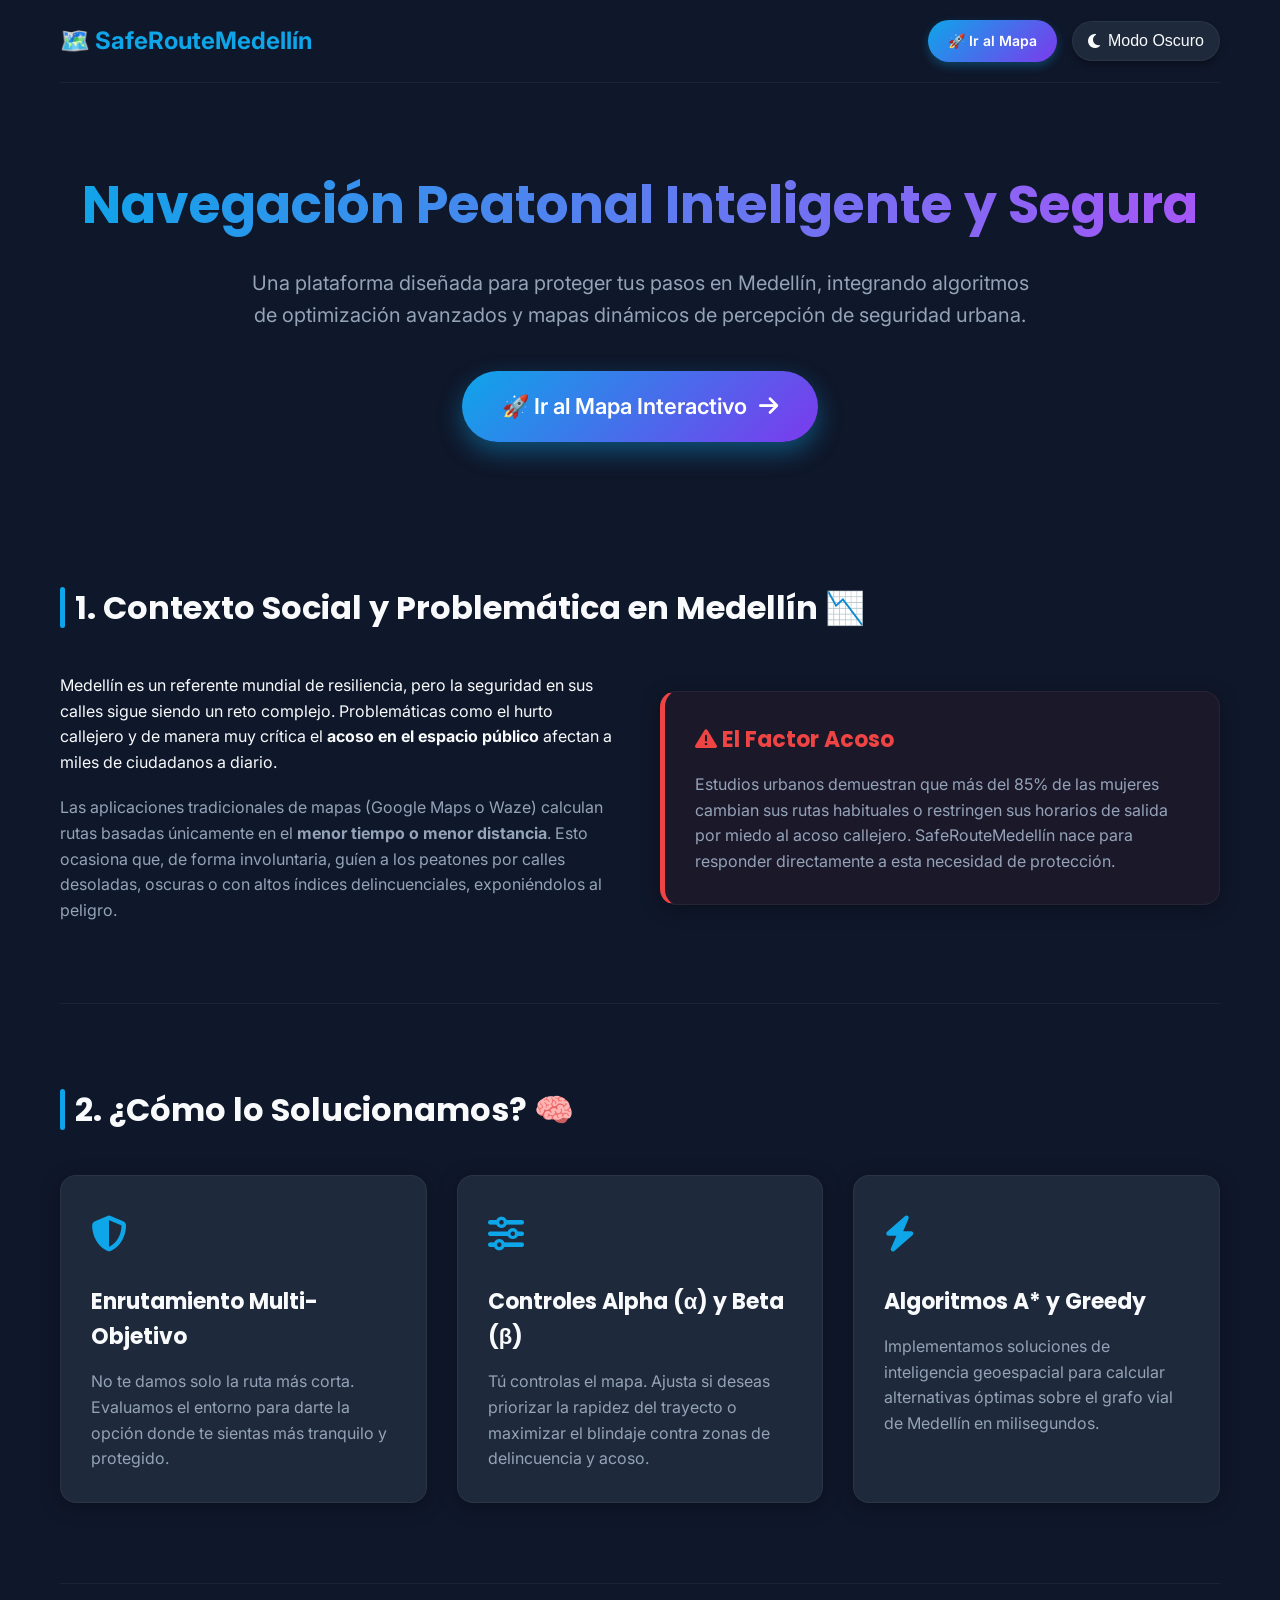
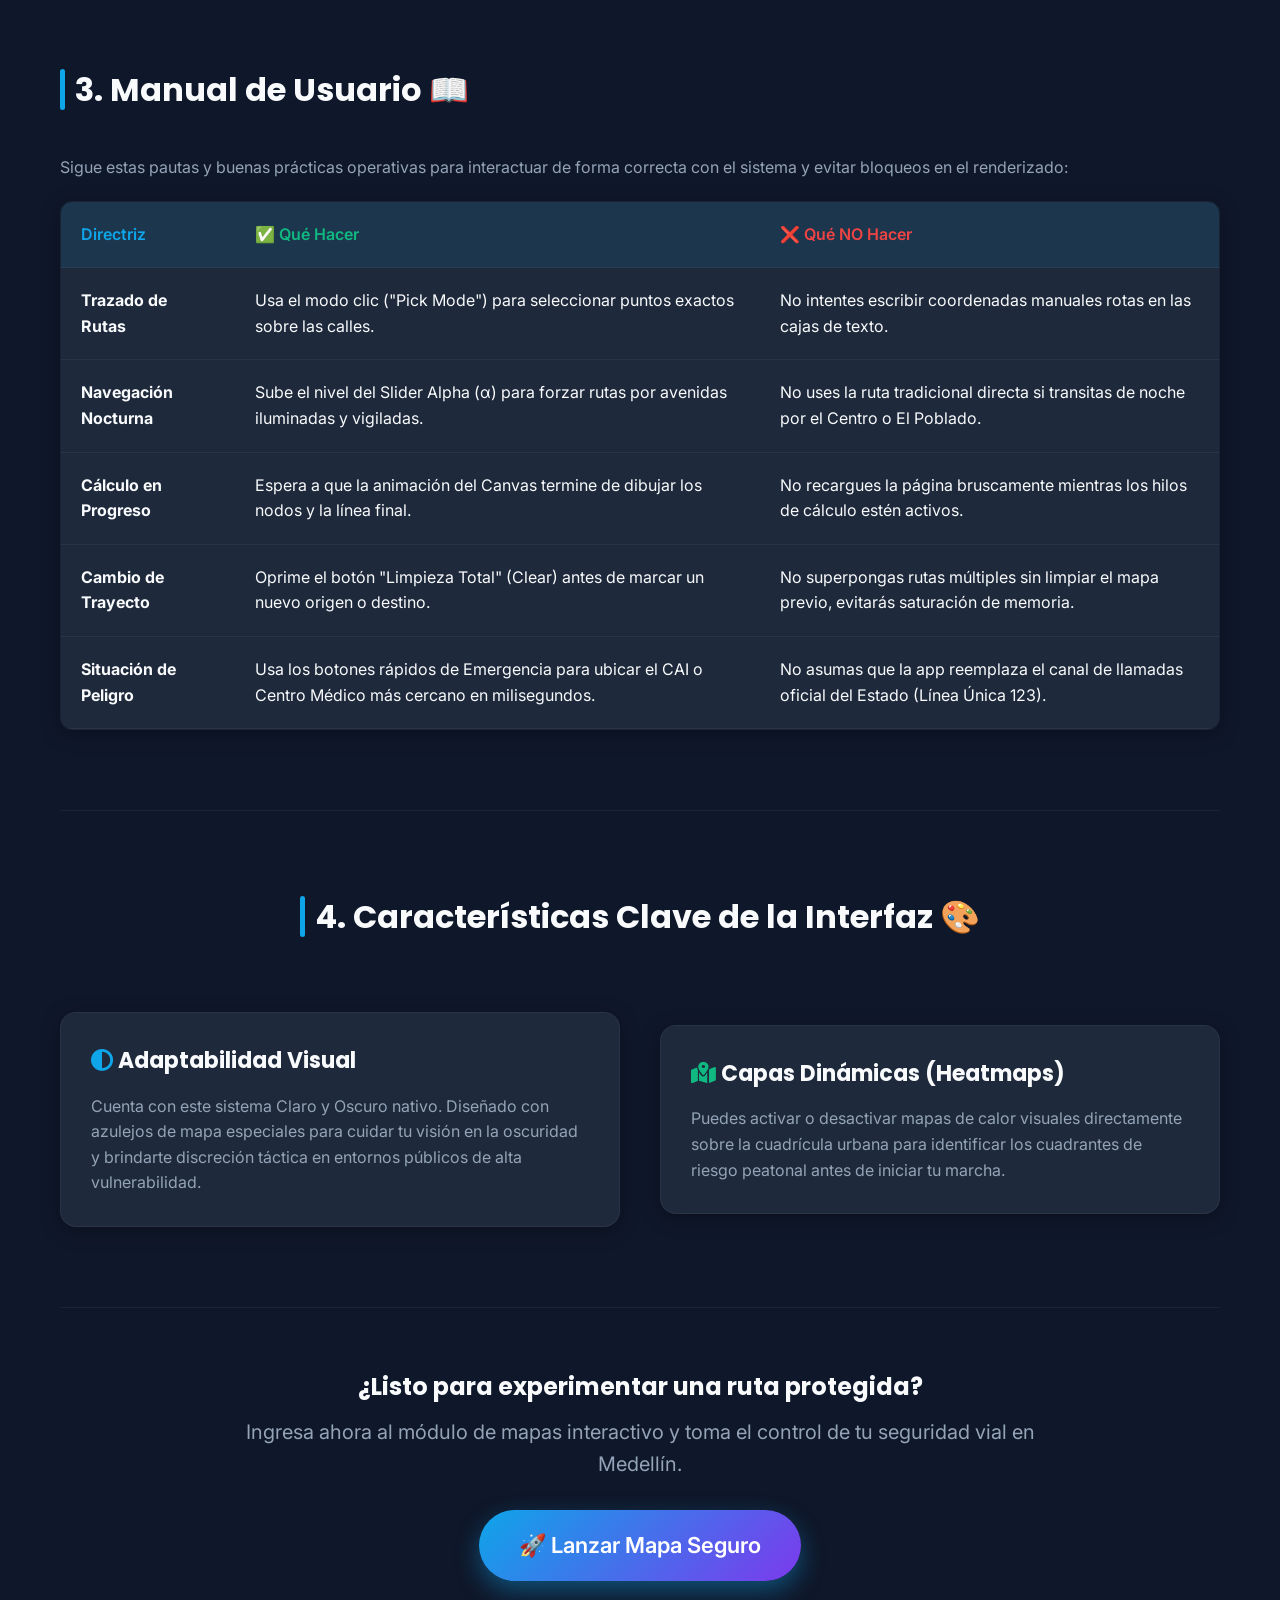
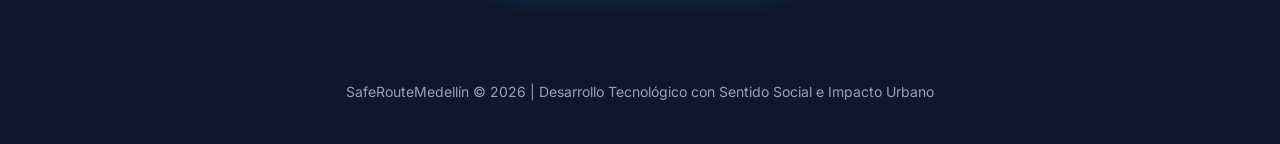
==== Frontend/index.html @ 19fbd1d3 "..." ====
<!DOCTYPE html>
<html lang="es">
<head>
    <meta charset="UTF-8">
    <meta name="viewport" content="width=device-width, initial-scale=1.0">
    <title>SafeRouteMedellín - Inicio y Documentación</title>
    <link rel="preconnect" href="https://fonts.googleapis.com">
    <link rel="preconnect" href="https://fonts.gstatic.com" crossorigin>
    <link href="https://fonts.googleapis.com/css2?family=Poppins:wght@400;600;700&family=Inter:wght@400;500;600&display=swap" rel="stylesheet">
    <link rel="stylesheet" href="https://cdnjs.cloudflare.com/ajax/libs/font-awesome/6.5.1/css/all.min.css">

    <style>
        /* VARIABLES PARA CLARO / OSCURO */
        :root {
            --bg-principal: #0f172a;
            --bg-tarjetas: #1e293b;
            --borde-tarjetas: rgba(255, 255, 255, 0.05);
            --texto-principal: #f8fafc;
            --texto-secundario: #94a3b8;
            --color-primario: #0ea5e9;
            --color-secundario: #38bdf8;
            --color-exito: #10b981;
            --color-error: #ef4444;
            --sombras: rgba(0, 0, 0, 0.3);
        }

        [data-theme="light"] {
            --bg-principal: #f8fafc;
            --bg-tarjetas: #ffffff;
            --borde-tarjetas: rgba(15, 23, 42, 0.08);
            --texto-principal: #0f172a;
            --texto-secundario: #475569;
            --color-primario: #0284c7;
            --color-secundario: #0ea5e9;
            --sombras: rgba(15, 23, 42, 0.1);
        }

        /* ESTILOS BASE */
        * {
            box-sizing: border-box;
            margin: 0;
            padding: 0;
            transition: background-color 0.3s ease, color 0.3s ease, border-color 0.3s ease;
        }

        body {
            background-color: var(--bg-principal);
            color: var(--texto-principal);
            font-family: 'Inter', sans-serif;
            line-height: 1.6;
        }

        h1, h2, h3 {
            font-family: 'Poppins', sans-serif;
            font-weight: 700;
        }

        .contenedor {
            max-width: 1200px;
            margin: 0 auto;
            padding: 0 20px;
        }

        /* BARRA DE NAVEGACIÓN FIJA */
        navbar {
            display: flex;
            justify-content: space-between;
            align-items: center;
            padding: 20px 0;
            border-bottom: 1px solid var(--borde-tarjetas);
            /* Propiedades para fijar la barra */
            position: sticky;
            top: 0;
            background-color: var(--bg-principal);
            z-index: 1000;
        }

        .logo {
            font-size: 24px;
            font-weight: 700;
            color: var(--color-primario);
            display: flex;
            align-items: center;
            gap: 10px;
        }

        .nav-actions {
            display: flex;
            gap: 15px;
            align-items: center;
        }

        .btn-nav-mapa {
            background: linear-gradient(135deg, var(--color-primario), #7c3aed);
            color: white;
            padding: 10px 20px;
            border-radius: 50px;
            font-size: 14px;
            font-weight: 600;
            text-decoration: none;
            box-shadow: 0 4px 10px rgba(14, 165, 233, 0.3);
            transition: transform 0.2s, box-shadow 0.2s;
            display: flex;
            align-items: center;
            gap: 8px;
        }

        .btn-nav-mapa:hover {
            transform: translateY(-2px);
            box-shadow: 0 6px 15px rgba(14, 165, 233, 0.4);
            color: white;
        }

        .btn-tema {
            background: var(--bg-tarjetas);
            border: 1px solid var(--borde-tarjetas);
            color: var(--texto-principal);
            padding: 10px 15px;
            border-radius: 50px;
            cursor: pointer;
            font-size: 16px;
            box-shadow: 0 4px 6px var(--sombras);
            display: flex;
            align-items: center;
            gap: 8px;
        }

        /* HERO SECTION */
        .hero {
            text-align: center;
            padding: 80px 0 60px 0;
            position: relative;
        }

        .hero h1 {
            font-size: 52px;
            margin-bottom: 20px;
            background: linear-gradient(to right, var(--color-primario), #a855f7);
            -webkit-background-clip: text;
            -webkit-text-fill-color: transparent;
        }

        .hero p {
            font-size: 20px;
            color: var(--texto-secundario);
            max-width: 800px;
            margin: 0 auto 40px auto;
        }

        /* BOTÓN DE ACCIÓN CENTRAL */
        .btn-principal {
            display: inline-flex;
            align-items: center;
            gap: 12px;
            background: linear-gradient(135deg, var(--color-primario), #7c3aed);
            color: white;
            padding: 18px 40px;
            border-radius: 50px;
            font-size: 22px;
            font-weight: 600;
            text-decoration: none;
            box-shadow: 0 10px 25px rgba(14, 165, 233, 0.4);
            transform: translateY(0);
            transition: transform 0.2s, box-shadow 0.2s;
        }

        .btn-principal:hover {
            transform: translateY(-3px);
            box-shadow: 0 15px 30px rgba(14, 165, 233, 0.5);
        }

        /* SECCIONES CONTENIDO */
        .seccion {
            padding: 80px 0;
            border-bottom: 1px solid var(--borde-tarjetas);
        }

        .titulo-seccion {
            font-size: 32px;
            margin-bottom: 40px;
            position: relative;
            padding-left: 15px;
        }

        .titulo-seccion::before {
            content: '';
            position: absolute;
            left: 0;
            top: 5px;
            bottom: 5px;
            width: 5px;
            background-color: var(--color-primario);
            border-radius: 10px;
        }

        /* GRID / TARJETAS */
        .grid-2 {
            display: grid;
            grid-template-columns: 1fr 1fr;
            gap: 40px;
            align-items: center;
        }

        .grid-3 {
            display: grid;
            grid-template-columns: repeat(auto-fit, minmax(300px, 1fr));
            gap: 30px;
        }

        .tarjeta {
            background-color: var(--bg-tarjetas);
            border: 1px solid var(--borde-tarjetas);
            padding: 30px;
            border-radius: 16px;
            box-shadow: 0 4px 20px var(--sombras);
        }

        .tarjeta-icono {
            font-size: 36px;
            margin-bottom: 20px;
            color: var(--color-primario);
        }

        .tarjeta h3 {
            font-size: 22px;
            margin-bottom: 15px;
        }

        .tarjeta p {
            color: var(--texto-secundario);
        }

        /* TABLA MANUAL DE USUARIO */
        .tabla-contenedor {
            overflow-x: auto;
            margin-top: 20px;
            border-radius: 12px;
            border: 1px solid var(--borde-tarjetas);
            box-shadow: 0 4px 20px var(--sombras);
        }

        table {
            width: 100%;
            border-collapse: collapse;
            background-color: var(--bg-tarjetas);
            text-align: left;
        }

        th, td {
            padding: 20px;
            border-bottom: 1px solid var(--borde-tarjetas);
        }

        th {
            background-color: rgba(14, 165, 233, 0.1);
            color: var(--color-primario);
            font-weight: 600;
        }

        .badge-hacer { color: var(--color-exito); font-weight: 600; }
        .badge-nohacer { color: var(--color-error); font-weight: 600; }

        /* FOOTER */
        footer {
            text-align: center;
            padding: 40px 0;
            color: var(--texto-secundario);
            font-size: 14px;
        }

        /* RESPONSIVE */
        @media (max-width: 768px) {
            .grid-2 { grid-template-columns: 1fr; }
            .hero h1 { font-size: 38px; }
            .hero p { font-size: 16px; }

            /* Ajustes para la barra de navegación en móviles */
            navbar {
                flex-direction: column;
                gap: 15px;
                padding: 15px 0;
            }
            .nav-actions {
                width: 100%;
                justify-content: center;
            }
            #textoTema {
                display: none; /* Oculta el texto para que quepan los dos botones */
            }
        }
    </style>
</head>
<body>

    <div class="contenedor">
        <navbar>
            <div class="logo">🗺️ SafeRouteMedellín</div>
            <div class="nav-actions">
                <a href="mapa.html" class="btn-nav-mapa">
                    🚀 Ir al Mapa
                </a>
                <button class="btn-tema" id="toggleTema">
                    <i class="fa-solid fa-moon" id="iconoTema"></i> <span id="textoTema">Modo Oscuro</span>
                </button>
            </div>
        </navbar>

        <section class="hero">
            <h1>Navegación Peatonal Inteligente y Segura</h1>
            <p>Una plataforma diseñada para proteger tus pasos en Medellín, integrando algoritmos de optimización avanzados y mapas dinámicos de percepción de seguridad urbana.</p>
            <a href="mapa.html" class="btn-principal">
                🚀 Ir al Mapa Interactivo <i class="fa-solid fa-arrow-right"></i>
            </a>
        </section>

        <section class="seccion">
            <h2 class="titulo-seccion">1. Contexto Social y Problemática en Medellín 📉</h2>
            <div class="grid-2">
                <div>
                    <p style="margin-bottom: 20px;">Medellín es un referente mundial de resiliencia, pero la seguridad en sus calles sigue siendo un reto complejo. Problemáticas como el hurto callejero y de manera muy crítica el <strong>acoso en el espacio público</strong> afectan a miles de ciudadanos a diario.</p>
                    <p style="color: var(--texto-secundario);">Las aplicaciones tradicionales de mapas (Google Maps o Waze) calculan rutas basadas únicamente en el <strong>menor tiempo o menor distancia</strong>. Esto ocasiona que, de forma involuntaria, guíen a los peatones por calles desoladas, oscuras o con altos índices delincuenciales, exponiéndolos al peligro.</p>
                </div>
                <div class="tarjeta" style="border-left: 5px solid var(--color-error); background: rgba(239, 68, 68, 0.05);">
                    <h3 style="color: var(--color-error);"><i class="fa-solid fa-triangle-exclamation"></i> El Factor Acoso</h3>
                    <p style="margin-top: 10px;">Estudios urbanos demuestran que más del 85% de las mujeres cambian sus rutas habituales o restringen sus horarios de salida por miedo al acoso callejero. SafeRouteMedellín nace para responder directamente a esta necesidad de protección.</p>
                </div>
            </div>
        </section>

        <section class="seccion">
            <h2 class="titulo-seccion">2. ¿Cómo lo Solucionamos? 🧠</h2>
            <div class="grid-3">
                <div class="tarjeta">
                    <div class="tarjeta-icono"><i class="fa-solid fa-shield-halved"></i></div>
                    <h3>Enrutamiento Multi-Objetivo</h3>
                    <p>No te damos solo la ruta más corta. Evaluamos el entorno para darte la opción donde te sientas más tranquilo y protegido.</p>
                </div>
                <div class="tarjeta">
                    <div class="tarjeta-icono"><i class="fa-solid fa-sliders"></i></div>
                    <h3>Controles Alpha (&alpha;) y Beta (&beta;)</h3>
                    <p>Tú controlas el mapa. Ajusta si deseas priorizar la rapidez del trayecto o maximizar el blindaje contra zonas de delincuencia y acoso.</p>
                </div>
                <div class="tarjeta">
                    <div class="tarjeta-icono"><i class="fa-solid fa-bolt"></i></div>
                    <h3>Algoritmos A* y Greedy</h3>
                    <p>Implementamos soluciones de inteligencia geoespacial para calcular alternativas óptimas sobre el grafo vial de Medellín en milisegundos.</p>
                </div>
            </div>
        </section>

        <section class="seccion">
            <h2 class="titulo-seccion">3. Manual de Usuario 📖</h2>
            <p style="margin-bottom: 20px; color: var(--texto-secundario);">Sigue estas pautas y buenas prácticas operativas para interactuar de forma correcta con el sistema y evitar bloqueos en el renderizado:</p>

            <div class="tabla-contenedor">
                <table>
                    <thead>
                        <tr>
                            <th>Directriz</th>
                            <th><span class="badge-hacer">✅ Qué Hacer</span></th>
                            <th><span class="badge-nohacer">❌ Qué NO Hacer</span></th>
                        </tr>
                    </thead>
                    <tbody>
                        <tr>
                            <td><strong>Trazado de Rutas</strong></td>
                            <td>Usa el modo clic ("Pick Mode") para seleccionar puntos exactos sobre las calles.</td>
                            <td>No intentes escribir coordenadas manuales rotas en las cajas de texto.</td>
                        </tr>
                        <tr>
                            <td><strong>Navegación Nocturna</strong></td>
                            <td>Sube el nivel del Slider Alpha (&alpha;) para forzar rutas por avenidas iluminadas y vigiladas.</td>
                            <td>No uses la ruta tradicional directa si transitas de noche por el Centro o El Poblado.</td>
                        </tr>
                        <tr>
                            <td><strong>Cálculo en Progreso</strong></td>
                            <td>Espera a que la animación del Canvas termine de dibujar los nodos y la línea final.</td>
                            <td>No recargues la página bruscamente mientras los hilos de cálculo estén activos.</td>
                        </tr>
                        <tr>
                            <td><strong>Cambio de Trayecto</strong></td>
                            <td>Oprime el botón "Limpieza Total" (Clear) antes de marcar un nuevo origen o destino.</td>
                            <td>No superpongas rutas múltiples sin limpiar el mapa previo, evitarás saturación de memoria.</td>
                        </tr>
                        <tr>
                            <td><strong>Situación de Peligro</strong></td>
                            <td>Usa los botones rápidos de Emergencia para ubicar el CAI o Centro Médico más cercano en milisegundos.</td>
                            <td>No asumas que la app reemplaza el canal de llamadas oficial del Estado (Línea Única 123).</td>
                        </tr>
                    </tbody>
                </table>
            </div>
        </section>

        <section class="seccion" style="text-align: center;">
            <h2 class="titulo-seccion" style="display: inline-block; text-align: left;">4. Características Clave de la Interfaz 🎨</h2>
            <div class="grid-2" style="text-align: left; margin-top: 30px;">
                <div class="tarjeta">
                    <h3><i class="fa-solid fa-circle-half-stroke" style="color: var(--color-primario);"></i> Adaptabilidad Visual</h3>
                    <p style="margin-top: 10px;">Cuenta con este sistema Claro y Oscuro nativo. Diseñado con azulejos de mapa especiales para cuidar tu visión en la oscuridad y brindarte discreción táctica en entornos públicos de alta vulnerabilidad.</p>
                </div>
                <div class="tarjeta">
                    <h3><i class="fa-solid fa-map-location-dot" style="color: var(--color-exito);"></i> Capas Dinámicas (Heatmaps)</h3>
                    <p style="margin-top: 10px;">Puedes activar o desactivar mapas de calor visuales directamente sobre la cuadrícula urbana para identificar los cuadrantes de riesgo peatonal antes de iniciar tu marcha.</p>
                </div>
            </div>
        </section>

        <section class="hero" style="padding: 60px 0;">
            <h2>¿Listo para experimentar una ruta protegida?</h2>
            <p style="margin-top: 10px; margin-bottom: 30px;">Ingresa ahora al módulo de mapas interactivo y toma el control de tu seguridad vial en Medellín.</p>
            <a href="mapa.html" class="btn-principal">
                🚀 Lanzar Mapa Seguro
            </a>
        </section>

        <footer>
            <p>SafeRouteMedellín &copy; 2026 | Desarrollo Tecnológico con Sentido Social e Impacto Urbano</p>
        </footer>
    </div>

    <script>
        const btnTema = document.getElementById('toggleTema');
        const iconoTema = document.getElementById('iconoTema');
        const textoTema = document.getElementById('textoTema');

        // Escuchar el clic en el botón de cambio de tema
        btnTema.addEventListener('click', () => {
            const temaActual = document.documentElement.getAttribute('data-theme');

            if (temaActual === 'light') {
                document.documentElement.removeAttribute('data-theme');
                iconoTema.className = 'fa-solid fa-moon';
                textoTema.innerText = 'Modo Oscuro';
            } else {
                document.documentElement.setAttribute('data-theme', 'light');
                iconoTema.className = 'fa-solid fa-sun';
                textoTema.innerText = 'Modo Claro';
            }
        });
    </script>
</body>
</html>
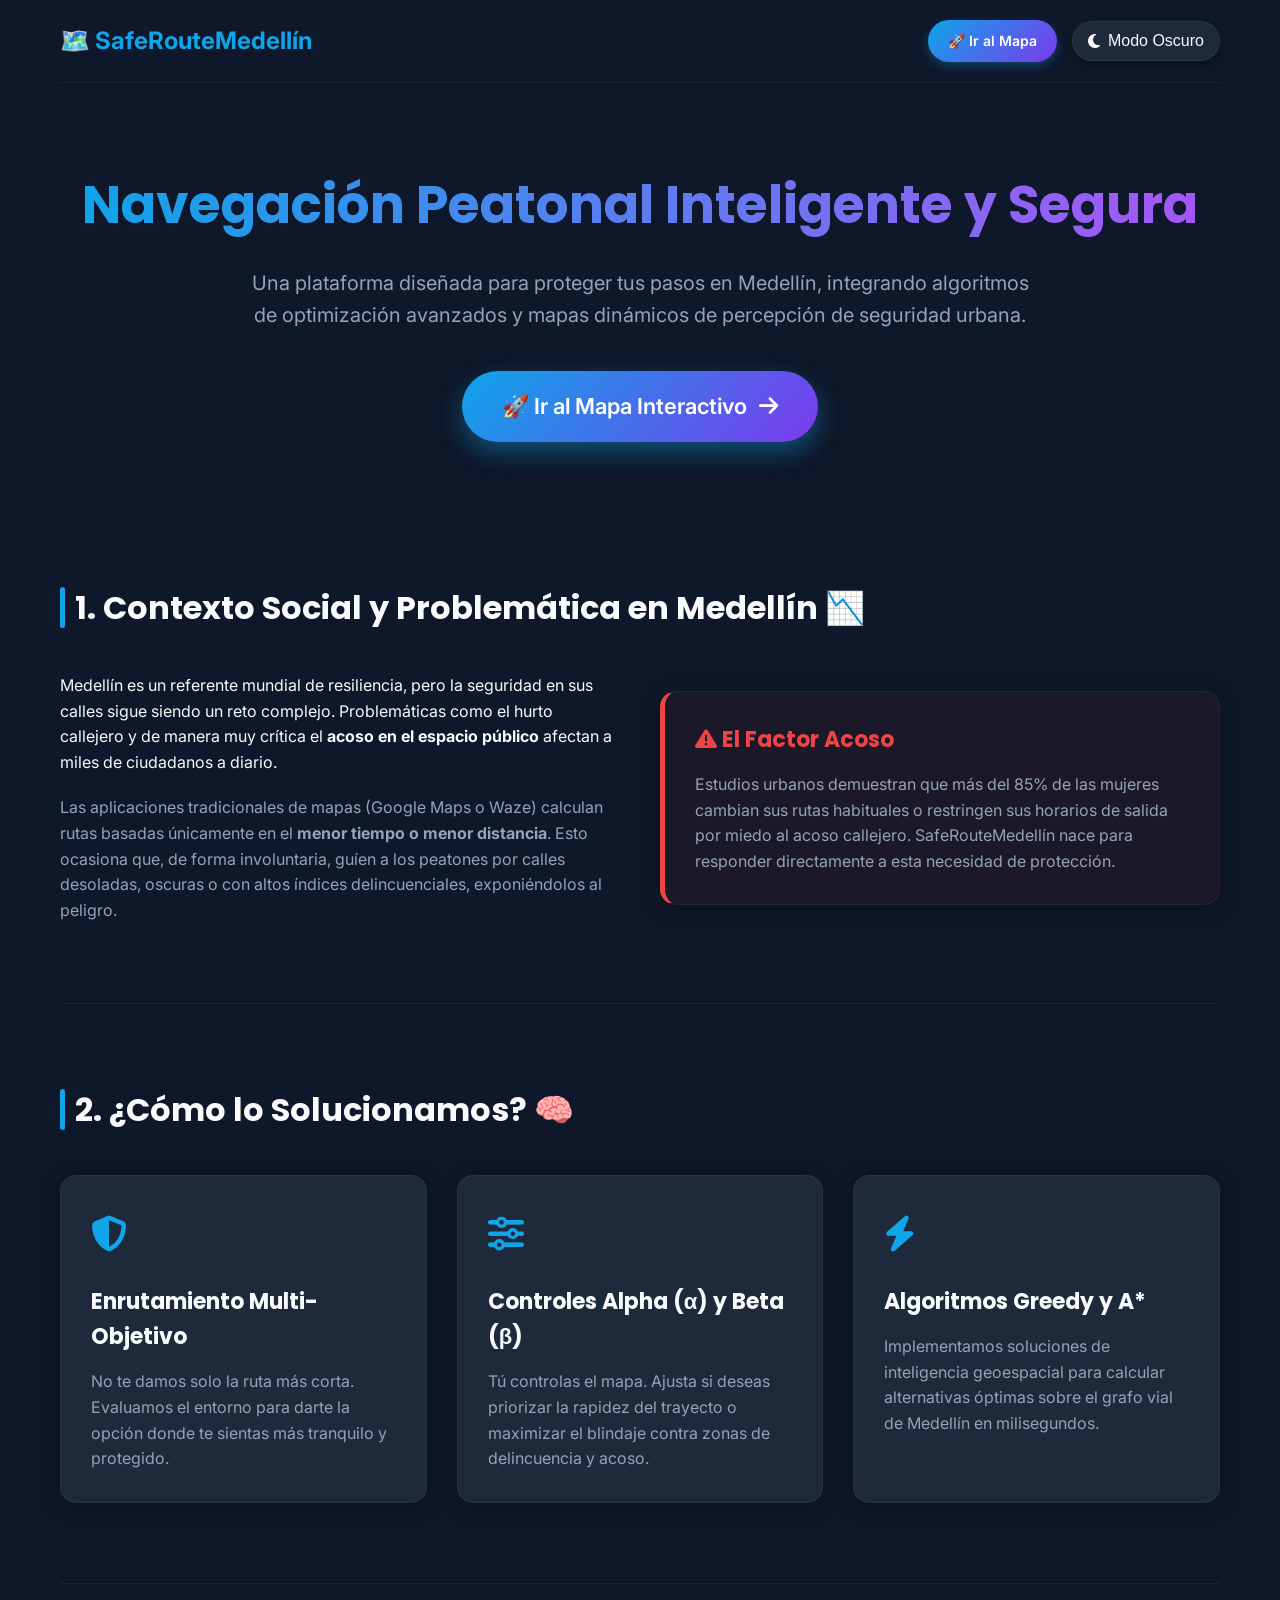
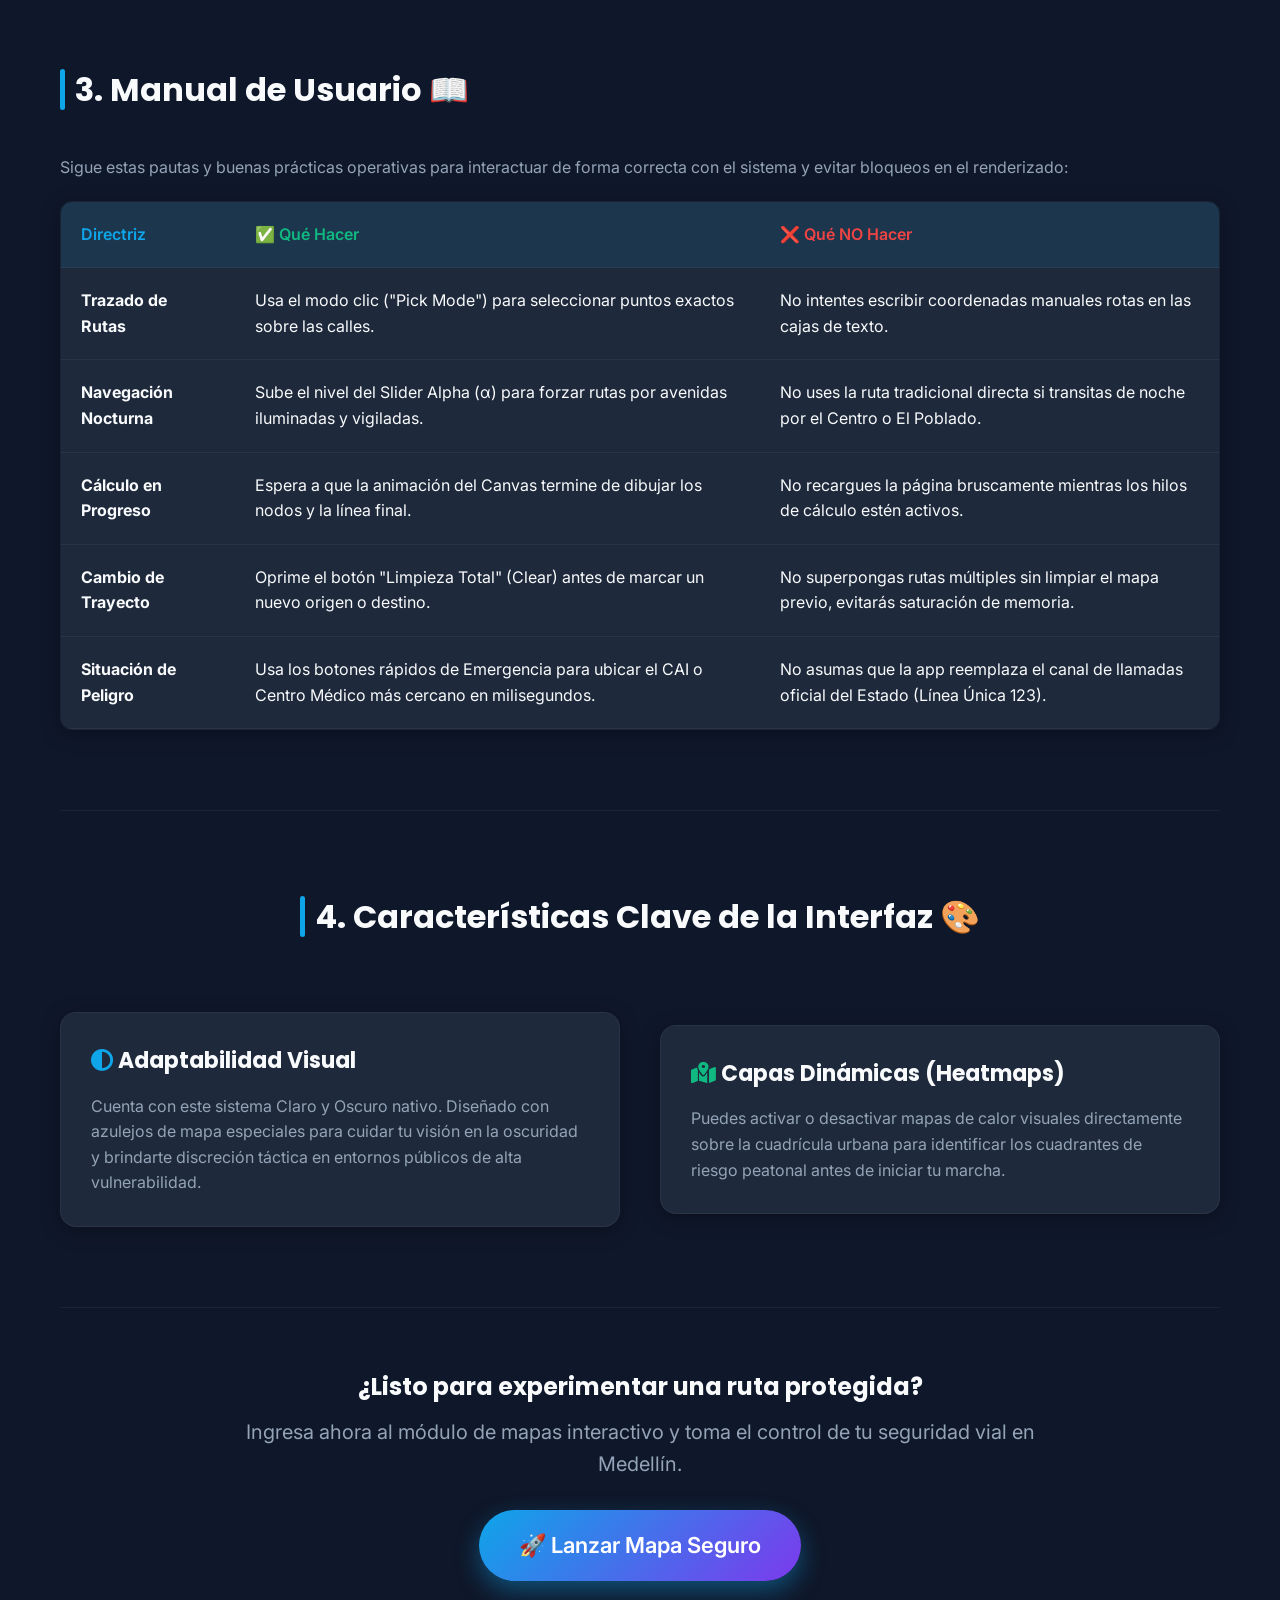
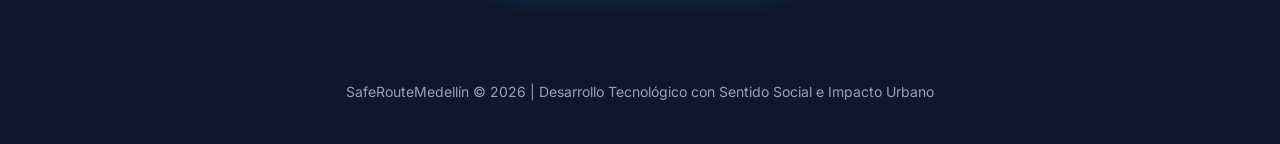
==== commit c2bb595e: "actualizar labels" ====
--- a/Frontend/index.html
+++ b/Frontend/index.html
@@ -342,7 +342,7 @@
                 </div>
                 <div class="tarjeta">
                     <div class="tarjeta-icono"><i class="fa-solid fa-bolt"></i></div>
-                    <h3>Algoritmos A* y Greedy</h3>
+                    <h3>Algoritmos Greedy y A*</h3>
                     <p>Implementamos soluciones de inteligencia geoespacial para calcular alternativas óptimas sobre el grafo vial de Medellín en milisegundos.</p>
                 </div>
             </div>
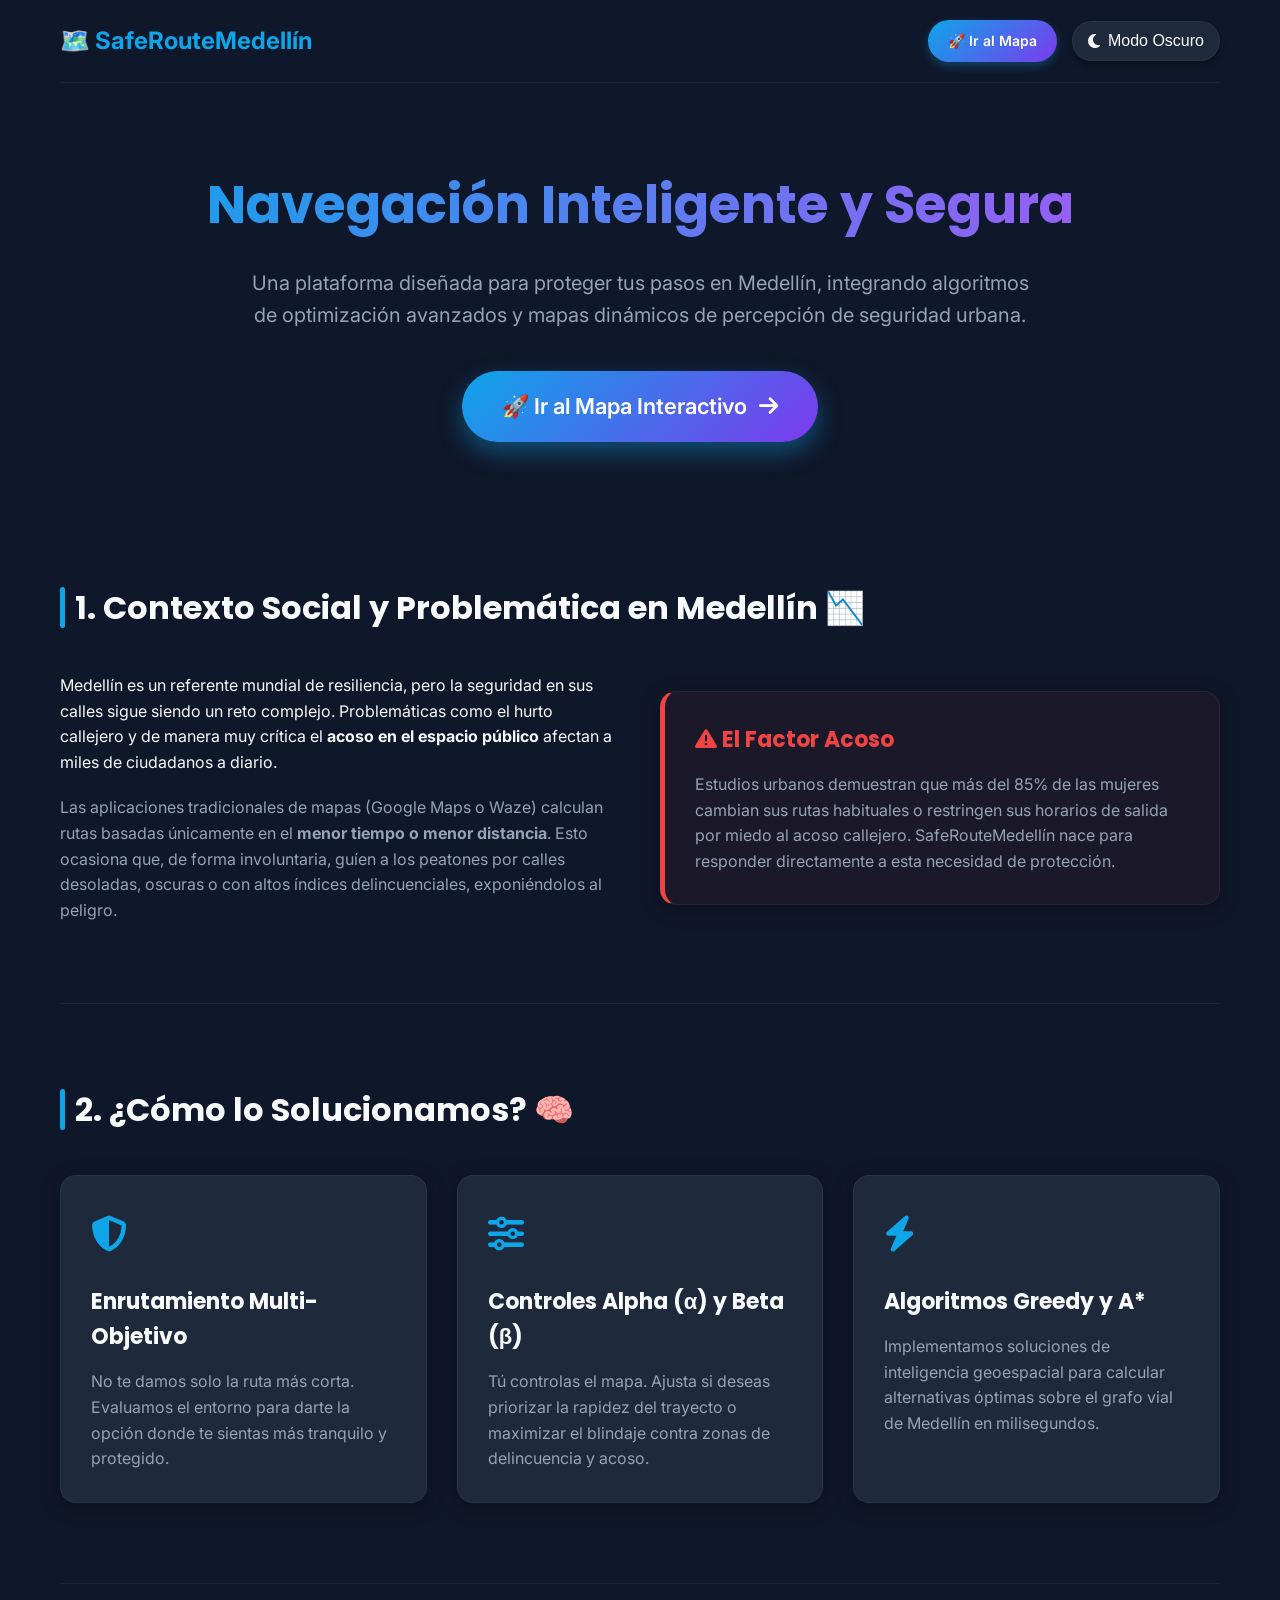
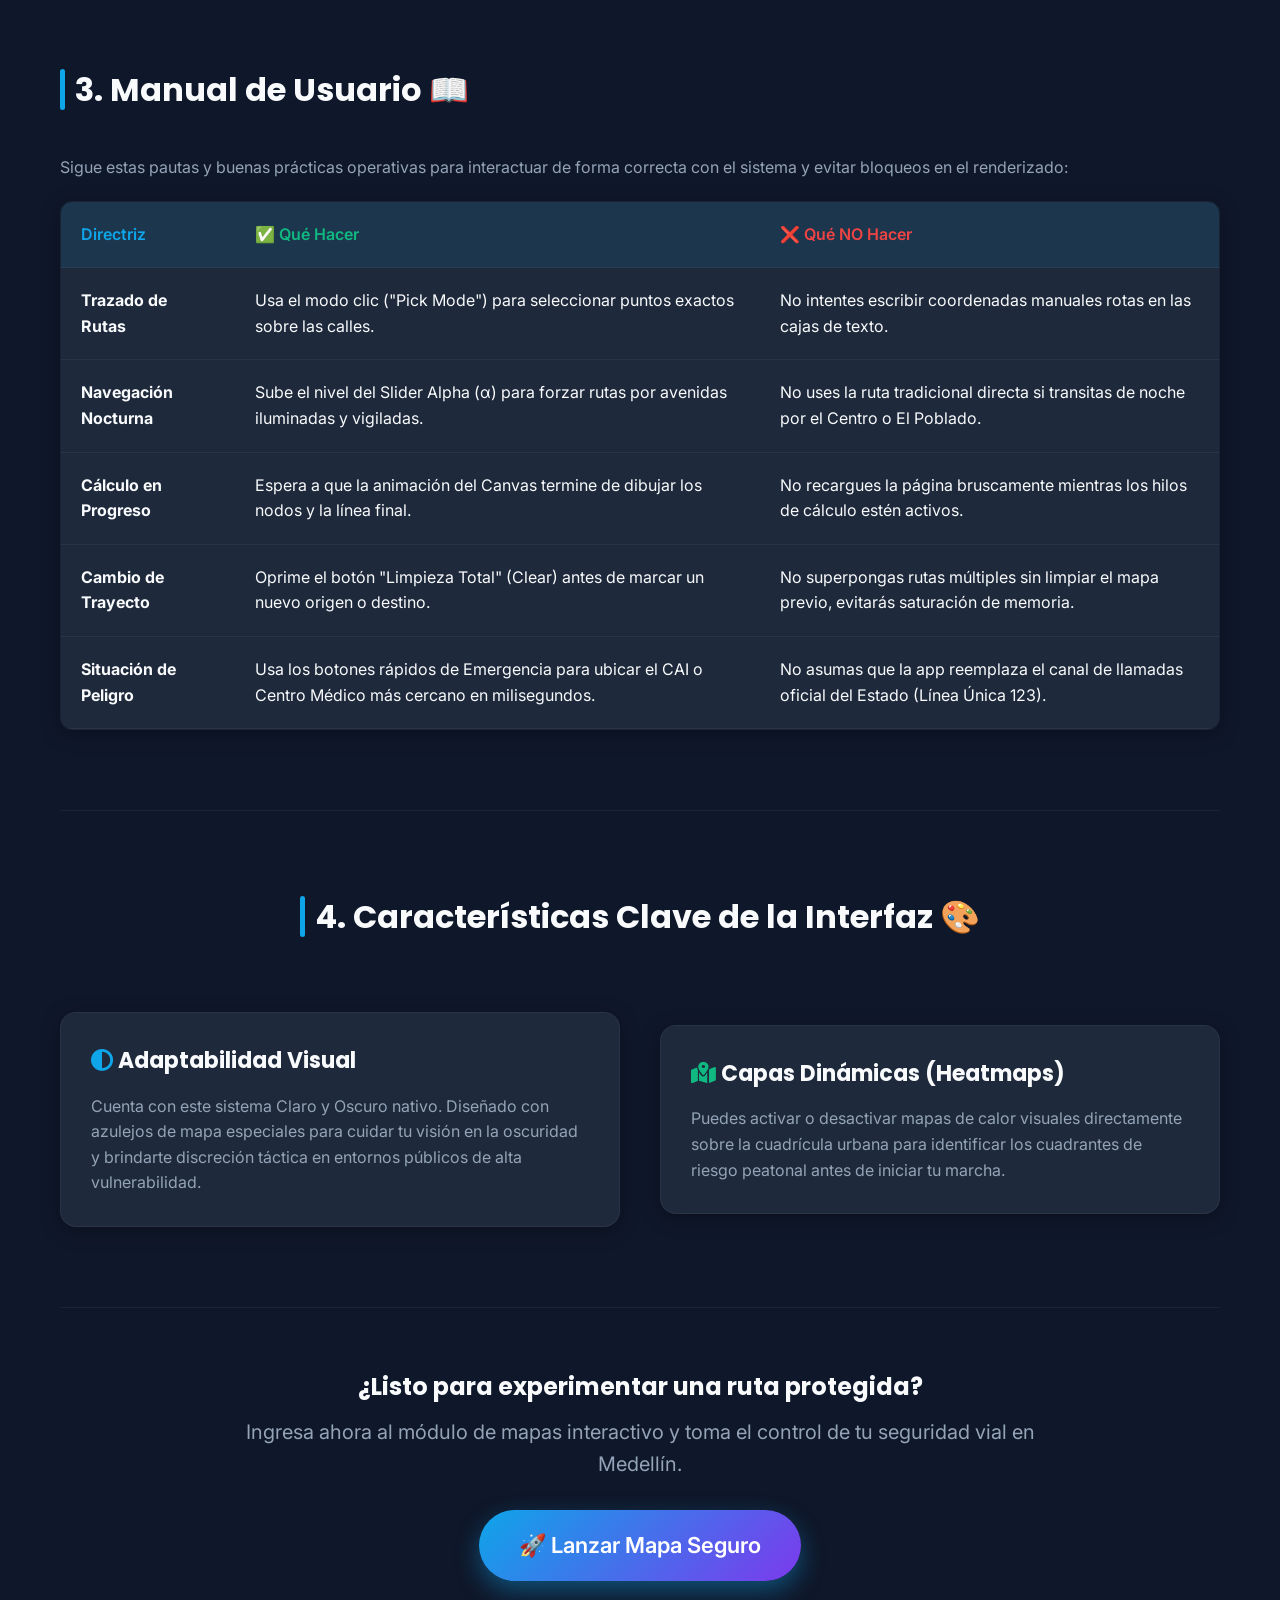
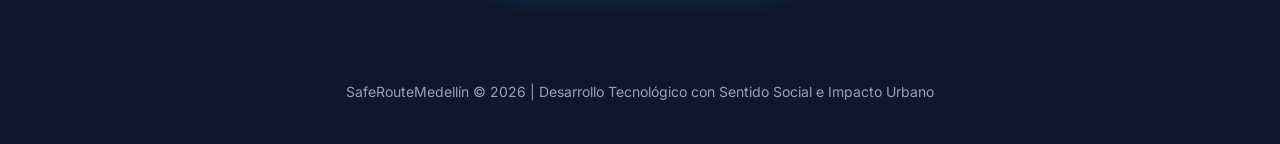
==== commit 22346ada: "cambio titulo html" ====
--- a/Frontend/index.html
+++ b/Frontend/index.html
@@ -306,7 +306,7 @@
         </navbar>
 
         <section class="hero">
-            <h1>Navegación Peatonal Inteligente y Segura</h1>
+            <h1>Navegación Inteligente y Segura</h1>
             <p>Una plataforma diseñada para proteger tus pasos en Medellín, integrando algoritmos de optimización avanzados y mapas dinámicos de percepción de seguridad urbana.</p>
             <a href="mapa.html" class="btn-principal">
                 🚀 Ir al Mapa Interactivo <i class="fa-solid fa-arrow-right"></i>
